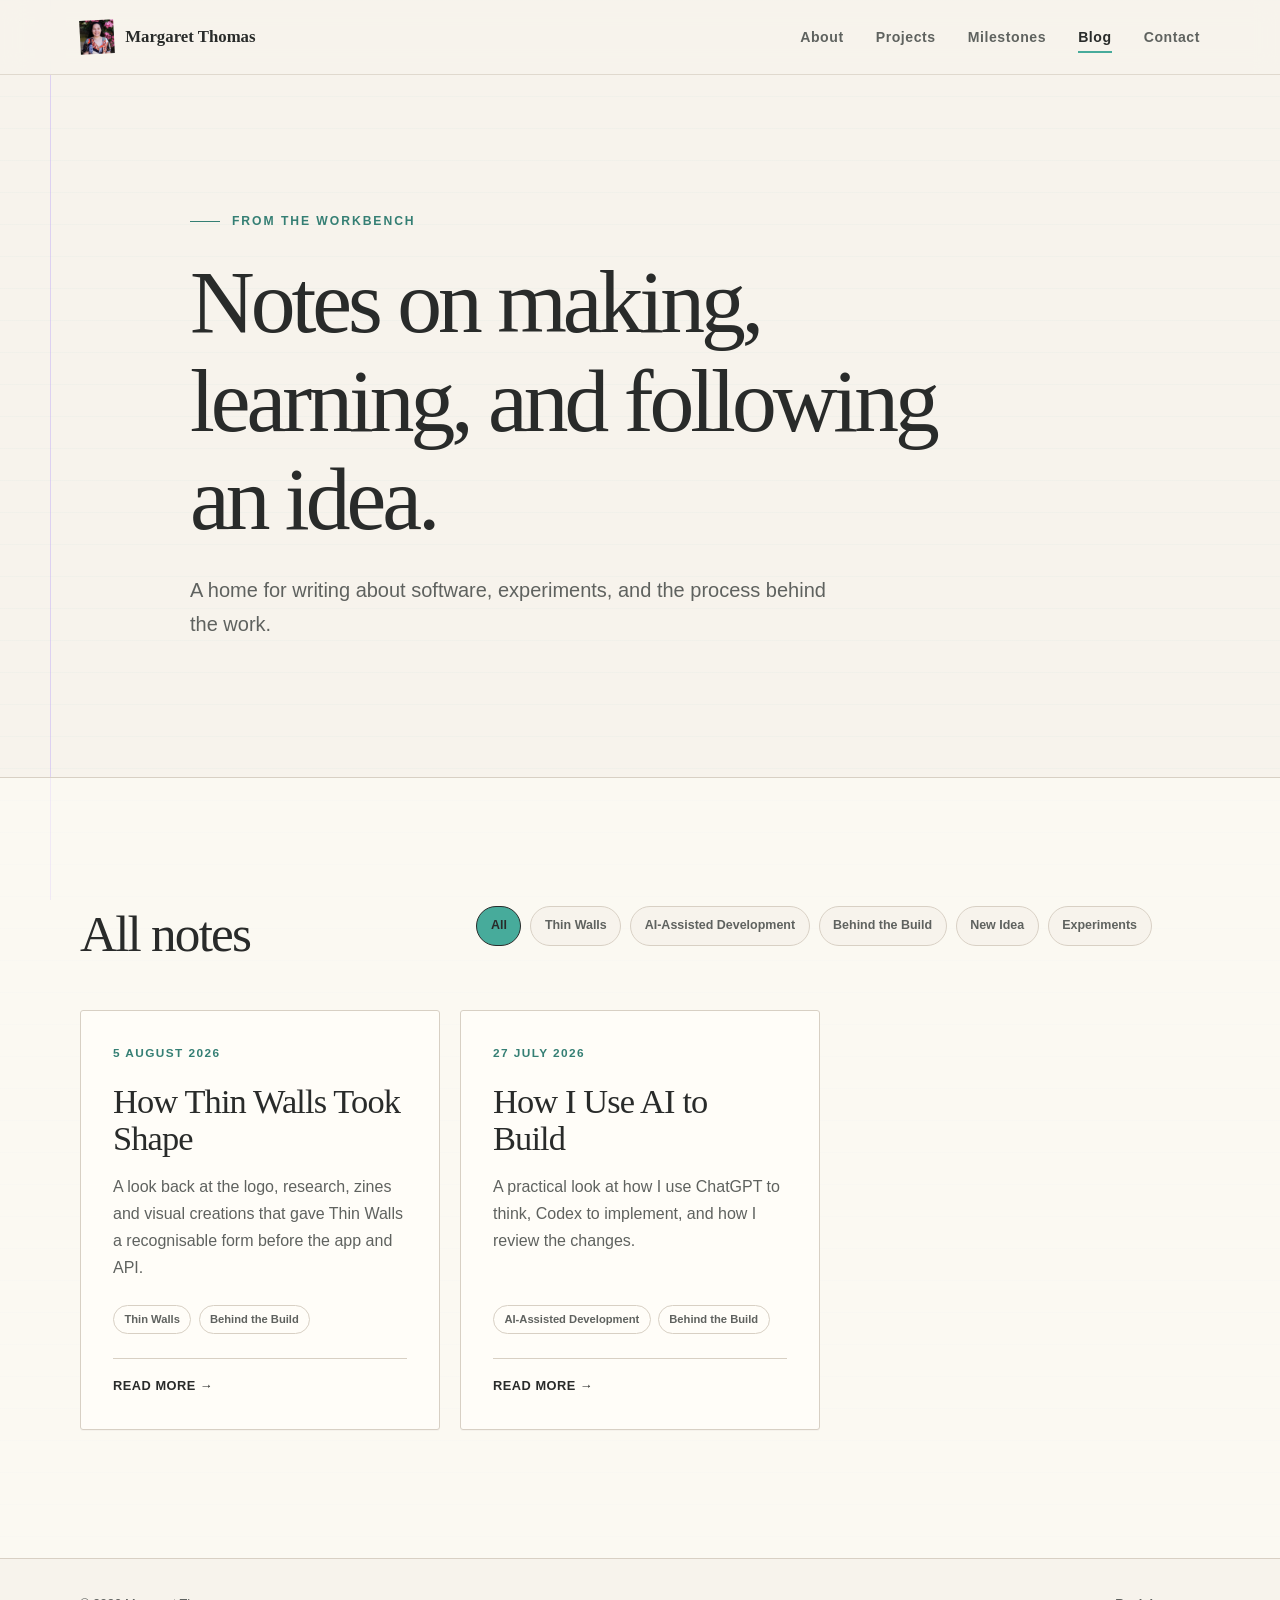
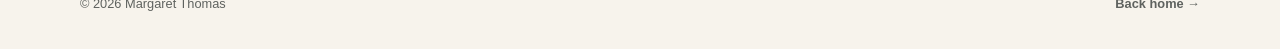
==== blog/index.html @ 28f69a15 "Update styles.css versioning reference in blog/index.html" ====
<!doctype html>
<html lang="en">
  <head>
    <meta charset="utf-8">
    <meta name="viewport" content="width=device-width, initial-scale=1">
    <meta name="theme-color" content="#f7f3ec">

    <title>Blog | Margaret Thomas</title>
    <meta
      name="description"
      content="Notes from Margaret Thomas on software, experiments, and the process behind the work."
    >
    <link rel="canonical" href="https://www.margaretthomas.tech/blog/">

    <meta property="og:type" content="website">
    <meta property="og:url" content="https://www.margaretthomas.tech/blog/">
    <meta property="og:title" content="Blog | Margaret Thomas">
    <meta
      property="og:description"
      content="Notes from Margaret Thomas on software, experiments, and the process behind the work."
    >
    <meta property="og:image" content="https://www.margaretthomas.tech/assets/portfolio-banner.png">

    <meta name="twitter:card" content="summary_large_image">
    <meta name="twitter:title" content="Blog | Margaret Thomas">
    <meta
      name="twitter:description"
      content="Notes from Margaret Thomas on software, experiments, and the process behind the work."
    >
    <meta name="twitter:image" content="https://www.margaretthomas.tech/assets/portfolio-banner.png">

    <link rel="icon" href="../assets/favicon.ico" type="image/x-icon">
    <link rel="stylesheet" href="../styles.css?v=20260805-1">
    <script src="../script.js?v=20260723-1" defer></script>
  </head>

  <body>
    <a class="skip-link" href="#main-content">Skip to content</a>

    <header class="site-header">
      <nav class="site-nav shell" aria-label="Primary navigation">
        <a class="wordmark" href="../" aria-label="Margaret Thomas, home">
          <img src="../assets/favicon.ico" alt="" aria-hidden="true">
          Margaret Thomas
        </a>

        <button
          class="nav-toggle"
          type="button"
          aria-expanded="false"
          aria-controls="nav-links"
        >
          <span class="sr-only">Toggle navigation</span>
          <span aria-hidden="true"></span>
          <span aria-hidden="true"></span>
        </button>

        <ul class="nav-links" id="nav-links">
          <li><a href="../#about">About</a></li>
          <li><a href="../#projects">Projects</a></li>
          <li><a href="../#milestones">Milestones</a></li>
          <li><a href="./" aria-current="page">Blog</a></li>
          <li><a href="../#contact">Contact</a></li>
        </ul>
      </nav>
    </header>

    <main id="main-content">
      <header class="blog-hero shell">
        <p class="eyebrow">From the workbench</p>
        <h1>Notes on making, learning, and following an idea.</h1>
        <p>
          A home for writing about software, experiments, and the process
          behind the work.
        </p>
      </header>

      <section class="section blog-listing" aria-labelledby="blog-list-title">
        <div class="shell">
          <div class="blog-list-heading">
            <h2 id="blog-list-title">All notes</h2>

            <div
              class="tag-filters"
              role="group"
              aria-label="Filter blog posts by tag"
            >
              <button
                class="tag-filter is-active"
                type="button"
                data-filter="all"
                aria-pressed="true"
              >
                All
              </button>
              <button
                class="tag-filter"
                type="button"
                data-filter="Thin Walls"
                aria-pressed="false"
              >
                Thin Walls
              </button>
              <button
                class="tag-filter"
                type="button"
                data-filter="AI-Assisted Development"
                aria-pressed="false"
              >
                AI-Assisted Development
              </button>
              <button
                class="tag-filter"
                type="button"
                data-filter="Behind the Build"
                aria-pressed="false"
              >
                Behind the Build
              </button>
              <button
                class="tag-filter"
                type="button"
                data-filter="New Idea"
                aria-pressed="false"
              >
                New Idea
              </button>
              <button
                class="tag-filter"
                type="button"
                data-filter="Experiments"
                aria-pressed="false"
              >
                Experiments
              </button>
            </div>
          </div>

          <div class="blog-grid" data-blog-grid>
            <article
              class="blog-card"
              data-tags="Thin Walls|Behind the Build"
            >
              <time datetime="2026-08-05">5 August 2026</time>
              <h3>How Thin Walls Took Shape</h3>
              <p>
                A look back at the logo, research, zines and visual creations
                that gave Thin Walls a recognisable form before the app and API.
              </p>
              <ul class="tag-list" aria-label="Tags">
                <li>Thin Walls</li>
                <li>Behind the Build</li>
              </ul>
              <a
                class="blog-card-link"
                href="posts/how-thin-walls-took-shape.html"
              >
                Read more <span aria-hidden="true">→</span>
              </a>
            </article>

            <article
              class="blog-card"
              data-tags="AI-Assisted Development|Behind the Build"
            >
              <time datetime="2026-07-27">27 July 2026</time>
              <h3>How I Use AI to Build</h3>
              <p>
                A practical look at how I use ChatGPT to think, Codex to
                implement, and how I review the changes.
              </p>
              <ul class="tag-list" aria-label="Tags">
                <li>AI-Assisted Development</li>
                <li>Behind the Build</li>
              </ul>
              <a
                class="blog-card-link"
                href="posts/how-i-use-ai-to-build.html"
              >
                Read more <span aria-hidden="true">→</span>
              </a>
            </article>
          </div>

          <p
            class="blog-empty"
            data-blog-empty
            role="status"
            aria-live="polite"
            hidden
          >
            The workbench is quiet for now. Notes will appear here when they
            are ready.
          </p>
        </div>
      </section>
    </main>

    <footer class="site-footer">
      <div class="shell footer-inner">
        <p>&copy; <span id="current-year">2026</span> Margaret Thomas</p>
        <a href="../">Back home <span aria-hidden="true">→</span></a>
      </div>
    </footer>
  </body>
</html>
---- styles.css ----
:root {
  --paper: #f7f3ec;
  --paper-deep: #eee8df;
  --ink: #292b2a;
  --ink-soft: #5f625f;
  --line: #d8d0c4;
  --teal: #47ab9b;
  --green: #67cc58;
  --blue: #92b7cb;
  --lilac: #d0c4fd;
  --violet: #bcabfd;
  --purple: #ab92fd;
  --white: #fffdf8;
  --shadow: 0 18px 50px rgb(57 49 42 / 8%);
  --shell: min(1120px, calc(100% - 40px));
}

*,
*::before,
*::after {
  box-sizing: border-box;
}

html {
  scroll-behavior: smooth;
  scroll-padding-top: 88px;
}

body {
  margin: 0;
  color: var(--ink);
  background:
    linear-gradient(rgb(71 171 155 / 3%) 1px, transparent 1px) 0 0 / 100% 32px,
    var(--paper);
  font-family:
    Inter, ui-sans-serif, -apple-system, BlinkMacSystemFont, "Segoe UI",
    sans-serif;
  font-size: 1rem;
  line-height: 1.7;
  -webkit-font-smoothing: antialiased;
}

body::before {
  position: fixed;
  z-index: -1;
  top: 0;
  bottom: 0;
  left: max(24px, calc((100vw - 1120px) / 2 - 30px));
  width: 1px;
  content: "";
  background: rgb(171 146 253 / 35%);
}

a {
  color: inherit;
  text-decoration-thickness: 1px;
  text-underline-offset: 0.25em;
}

a:hover {
  text-decoration-color: var(--teal);
}

button,
a {
  -webkit-tap-highlight-color: transparent;
}

:focus-visible {
  outline: 3px solid var(--purple);
  outline-offset: 4px;
}

::selection {
  color: var(--ink);
  background: var(--lilac);
}

.shell {
  width: var(--shell);
  margin-inline: auto;
}

.sr-only {
  position: absolute;
  width: 1px;
  height: 1px;
  padding: 0;
  overflow: hidden;
  clip: rect(0, 0, 0, 0);
  white-space: nowrap;
  border: 0;
}

.skip-link {
  position: fixed;
  z-index: 100;
  top: 12px;
  left: 12px;
  padding: 0.6rem 1rem;
  transform: translateY(-150%);
  border: 1px solid var(--ink);
  border-radius: 100px;
  background: var(--white);
  font-weight: 700;
}

.skip-link:focus {
  transform: translateY(0);
}

.site-header {
  position: sticky;
  z-index: 20;
  top: 0;
  border-bottom: 1px solid rgb(216 208 196 / 75%);
  background: rgb(247 243 236 / 92%);
  backdrop-filter: blur(12px);
}

.site-nav,
.footer-inner {
  display: flex;
  align-items: center;
  justify-content: space-between;
}

.site-nav {
  min-height: 74px;
}

.wordmark {
  display: inline-flex;
  gap: 0.7rem;
  align-items: center;
  font-family: Georgia, "Times New Roman", serif;
  font-size: 1.05rem;
  font-weight: 700;
  text-decoration: none;
}

.wordmark img {
  display: block;
  width: 34px;
  height: 34px;
  transform: rotate(-3deg);
  object-fit: contain;
}

.nav-links {
  display: flex;
  gap: 2rem;
  align-items: center;
  margin: 0;
  padding: 0;
  list-style: none;
}

.nav-links a {
  position: relative;
  color: var(--ink-soft);
  font-size: 0.88rem;
  font-weight: 650;
  letter-spacing: 0.04em;
  text-decoration: none;
}

.nav-links a::after {
  position: absolute;
  right: 0;
  bottom: -0.45rem;
  left: 0;
  height: 2px;
  content: "";
  transform: scaleX(0);
  transform-origin: left;
  background: var(--teal);
  transition: transform 180ms ease;
}

.nav-links a:hover,
.nav-links a[aria-current] {
  color: var(--ink);
}

.nav-links a:hover::after,
.nav-links a[aria-current]::after {
  transform: scaleX(1);
}

.nav-toggle {
  display: none;
  width: 42px;
  height: 42px;
  padding: 10px;
  border: 1px solid var(--line);
  border-radius: 50%;
  background: transparent;
}

.nav-toggle span:not(.sr-only) {
  display: block;
  width: 100%;
  height: 1px;
  margin: 5px 0;
  background: var(--ink);
  transition: transform 180ms ease;
}

.hero {
  display: grid;
  grid-template-columns: minmax(0, 1fr) 290px;
  gap: clamp(3rem, 8vw, 7rem);
  align-items: center;
  min-height: calc(100vh - 74px);
  min-height: calc(100svh - 74px);
  padding-block: clamp(5rem, 10vw, 8rem);
}

.hero-copy {
  max-width: 760px;
}

.eyebrow,
.section-number,
.project-index {
  margin: 0;
  color: var(--ink-soft);
  font-size: 0.76rem;
  font-weight: 750;
  letter-spacing: 0.16em;
  text-transform: uppercase;
}

.eyebrow {
  display: flex;
  gap: 0.75rem;
  align-items: center;
  color: #357f74;
}

.eyebrow::before {
  width: 30px;
  height: 1px;
  content: "";
  background: currentColor;
}

h1,
h2,
h3,
p {
  margin-top: 0;
}

h1,
h2,
h3 {
  font-family: Georgia, "Times New Roman", serif;
  font-weight: 500;
  line-height: 1.1;
}

h1 {
  max-width: 820px;
  margin-block: 1.35rem 1.75rem;
  font-size: clamp(2.9rem, 6vw, 5.4rem);
  letter-spacing: -0.045em;
}

.highlight {
  padding-inline: 0.02em;
  background:
    linear-gradient(
      transparent 58%,
      var(--lilac) 58% 86%,
      transparent 86%
    );
  box-decoration-break: clone;
  -webkit-box-decoration-break: clone;
  display: inline;
}

.hero-intro {
  max-width: 650px;
  margin-bottom: 2.2rem;
  color: var(--ink-soft);
  font-size: clamp(1.05rem, 2vw, 1.25rem);
}

.hero-actions,
.project-links,
.social-links {
  display: flex;
  flex-wrap: wrap;
  gap: 0.8rem;
}

.button {
  display: inline-flex;
  min-height: 46px;
  padding: 0.65rem 1.25rem;
  align-items: center;
  justify-content: center;
  border: 1px solid var(--ink);
  border-radius: 100px;
  font-size: 0.9rem;
  font-weight: 700;
  text-decoration: none;
  transition:
    transform 180ms ease,
    box-shadow 180ms ease,
    background-color 180ms ease;
}

.button:hover {
  transform: translateY(-2px);
  box-shadow: 4px 4px 0 var(--ink);
}

.button-primary {
  background: var(--teal);
}

.button-secondary {
  background: var(--white);
}

.margin-note {
  position: relative;
  max-width: 290px;
  padding: 2.6rem 2rem 1.8rem;
  transform: rotate(1.5deg);
  border: 1px solid #bbae96;
  background: #fff9d9;
  box-shadow: var(--shadow);
}

.margin-note::after {
  position: absolute;
  right: -8px;
  bottom: -8px;
  width: 44px;
  height: 44px;
  content: "";
  border-right: 1px solid #bbae96;
  border-bottom: 1px solid #bbae96;
}

.margin-note p {
  margin-bottom: 1.2rem;
  font-family: Georgia, "Times New Roman", serif;
  font-size: 1.08rem;
  line-height: 1.6;
}

.note-pin {
  position: absolute;
  top: 15px;
  left: 50%;
  width: 9px;
  height: 9px;
  transform: translateX(-50%);
  border-radius: 50%;
  background: var(--purple);
  box-shadow: 0 2px 3px rgb(41 43 42 / 28%);
}

.note-project {
  display: inline-flex;
  gap: 0.25rem;
  align-items: center;
  margin-bottom: 0.75rem;
  color: var(--ink-soft);
  font-size: 0.72rem;
  font-weight: 700;
  letter-spacing: 0.08em;
  text-decoration: none;
  text-transform: uppercase;
}

.note-project:hover {
  color: var(--ink);
  text-decoration: underline;
  text-decoration-color: var(--teal);
}

.note-signoff {
  display: block;
  color: var(--ink-soft);
  font-size: 0.72rem;
  font-weight: 700;
  letter-spacing: 0.08em;
  text-transform: uppercase;
}

.section {
  padding-block: clamp(5rem, 10vw, 8rem);
  border-top: 1px solid var(--line);
}

.section-grid {
  display: grid;
  grid-template-columns: minmax(170px, 0.65fr) minmax(0, 1.6fr);
  gap: clamp(2.5rem, 8vw, 8rem);
}

.section-heading h2 {
  margin: 0.6rem 0 0;
  font-size: clamp(2.7rem, 5vw, 4.5rem);
  letter-spacing: -0.035em;
}

.section-number {
  color: #357f74;
}

.about {
  background: rgb(255 253 248 / 55%);
}

.about-copy {
  max-width: 720px;
}

.about-copy p {
  color: var(--ink-soft);
}

.about-copy .lead {
  color: var(--ink);
  font-family: Georgia, "Times New Roman", serif;
  font-size: clamp(1.45rem, 3vw, 2.05rem);
  line-height: 1.4;
}

.interest-list,
.tag-list,
.social-links {
  margin: 2.25rem 0 0;
  padding: 0;
  list-style: none;
}

.interest-list {
  display: flex;
  flex-wrap: wrap;
  gap: 0.65rem;
}

.interest-list li,
.tag-list li {
  border: 1px solid var(--line);
  border-radius: 100px;
  background: var(--paper);
  color: var(--ink-soft);
  font-size: 0.78rem;
  font-weight: 650;
}

.interest-list li {
  padding: 0.42rem 0.8rem;
}

.section-intro {
  align-items: end;
  margin-bottom: 3.5rem;
}

.section-description {
  max-width: 620px;
  margin: 0;
  color: var(--ink-soft);
  font-size: 1.08rem;
}

.project-grid {
  display: grid;
  grid-template-columns: repeat(2, minmax(0, 1fr));
  gap: 1.25rem;
}

.project-card {
  position: relative;
  display: flex;
  min-height: 390px;
  padding: clamp(1.5rem, 4vw, 2.4rem);
  overflow: hidden;
  flex-direction: column;
  border: 1px solid var(--line);
  border-radius: 3px;
  background: var(--white);
  box-shadow: 0 1px 0 rgb(41 43 42 / 3%);
  transition:
    transform 180ms ease,
    border-color 180ms ease,
    box-shadow 180ms ease;
}

.project-card::before {
  position: absolute;
  top: 0;
  right: 0;
  left: 0;
  height: 4px;
  content: "";
  background: linear-gradient(
    90deg,
    var(--teal),
    var(--blue),
    var(--lilac),
    var(--purple)
  );
  opacity: 0;
  transition: opacity 180ms ease;
}

.project-card:hover {
  transform: translateY(-4px) rotate(-0.15deg);
  border-color: #bdb3a6;
  box-shadow: var(--shadow);
}

.project-card:hover::before {
  opacity: 1;
}

.project-topline {
  display: flex;
  align-items: center;
  justify-content: space-between;
}

.project-mark {
  display: grid;
  width: 42px;
  height: 42px;
  place-items: center;
  transform: rotate(4deg);
  border-radius: 47% 53% 45% 55%;
  color: var(--ink);
  font-family: Georgia, "Times New Roman", serif;
  font-size: 1.25rem;
}

.mark-line {
  background: var(--line);
}

.mark-green {
  background: var(--green);
}

.mark-teal {
  background: var(--teal);
}

.mark-blue {
  background: var(--blue);
}

.mark-lilac {
  background: var(--lilac);
}

.mark-purple {
  background: var(--purple);
}

.project-card h3 {
  margin: 2rem 0 1rem;
  font-size: clamp(1.8rem, 3vw, 2.45rem);
  letter-spacing: -0.025em;
}

.project-card > p {
  margin-bottom: 1.5rem;
  color: var(--ink-soft);
}

.tag-list {
  display: flex;
  flex-wrap: wrap;
  gap: 0.45rem;
  margin: auto 0 1.75rem;
}

.tag-list li {
  padding: 0.25rem 0.65rem;
  background: transparent;
  font-size: 0.7rem;
}

.project-links {
  padding-top: 1.1rem;
  border-top: 1px solid var(--line);
}

.project-links a,
.social-links a {
  font-size: 0.82rem;
  font-weight: 750;
  letter-spacing: 0.04em;
  text-decoration: none;
  text-transform: uppercase;
}

.project-links a {
  margin-right: 0.8rem;
}

.milestones {
  background: rgb(255 253 248 / 55%);
}

.milestone-list {
  display: grid;
  gap: 1rem;
}

.milestone-item {
  display: grid;
  grid-template-columns: minmax(180px, 0.48fr) minmax(0, 1fr);
  gap: clamp(1.25rem, 4vw, 2.2rem);
  align-items: stretch;
  padding: clamp(1rem, 3vw, 1.35rem);
  border: 1px solid var(--line);
  border-radius: 3px;
  background: var(--white);
  box-shadow: 0 1px 0 rgb(41 43 42 / 3%);
}

.milestone-media {
  display: grid;
  min-height: 180px;
  overflow: hidden;
  place-items: center;
  border: 1px solid rgb(216 208 196 / 85%);
  border-radius: 2px;
  background: var(--paper);
  text-decoration: none;
}

.milestone-media img {
  width: 100%;
  height: 100%;
  object-fit: cover;
}

.milestone-media-logo img {
  width: min(74%, 190px);
  height: auto;
  object-fit: contain;
}

.milestone-media-stack {
  grid-template-columns: repeat(3, minmax(0, 1fr));
  gap: 0.45rem;
  padding: 0.45rem;
}

.milestone-media-stack a {
  display: block;
  height: 100%;
  min-height: 160px;
  overflow: hidden;
  border-radius: 2px;
}

.milestone-copy {
  display: flex;
  flex-direction: column;
  justify-content: center;
  padding-block: 0.35rem;
}

.milestone-date {
  margin-bottom: 0.65rem;
  color: #357f74;
  font-size: 0.76rem;
  font-weight: 750;
  letter-spacing: 0.14em;
  text-transform: uppercase;
}

.milestone-copy h3 {
  margin-bottom: 0.8rem;
  font-size: clamp(1.55rem, 3vw, 2.25rem);
  letter-spacing: -0.025em;
}

.milestone-copy p:last-child {
  max-width: 700px;
  margin-bottom: 0;
  color: var(--ink-soft);
}

.contact {
  text-align: center;
  background:
    radial-gradient(circle at 15% 20%, rgb(71 171 155 / 15%), transparent 22%),
    radial-gradient(circle at 85% 80%, rgb(188 171 253 / 22%), transparent 25%),
    var(--paper-deep);
}

.workbench {
  padding-block: clamp(3.5rem, 7vw, 5rem);
  background: rgb(255 253 248 / 55%);
}

.workbench-inner {
  display: flex;
  gap: 2rem;
  align-items: end;
  justify-content: space-between;
}

.workbench h2 {
  margin: 0.75rem 0 0;
  font-size: clamp(2.25rem, 5vw, 3.8rem);
  letter-spacing: -0.035em;
}

.workbench-link {
  flex: none;
  padding-bottom: 0.35rem;
  color: var(--ink);
  font-size: 0.88rem;
  font-weight: 750;
  letter-spacing: 0.04em;
  text-decoration: none;
  text-transform: uppercase;
}

.workbench-link:hover {
  text-decoration: underline;
  text-decoration-color: var(--teal);
}

.contact-inner {
  max-width: 820px;
}

.contact h2 {
  margin: 0.8rem 0 1.25rem;
  font-size: clamp(2.8rem, 7vw, 5.7rem);
  letter-spacing: -0.05em;
}

.contact p:not(.section-number) {
  max-width: 580px;
  margin: 0 auto 2rem;
  color: var(--ink-soft);
  font-size: 1.1rem;
}

.email-link {
  display: inline-block;
  max-width: 100%;
  overflow-wrap: anywhere;
  color: var(--ink);
  font-family: Georgia, "Times New Roman", serif;
  font-size: clamp(1.1rem, 3vw, 1.65rem);
  text-decoration-color: var(--teal);
}

.social-links {
  justify-content: center;
  margin-top: 2.2rem;
}

.social-links a {
  display: inline-block;
  padding: 0.45rem 0.8rem;
}

.site-footer {
  border-top: 1px solid var(--line);
  background: var(--paper);
}

.footer-inner {
  min-height: 90px;
  color: var(--ink-soft);
  font-size: 0.8rem;
}

.footer-inner p {
  margin: 0;
}

.footer-inner a {
  font-weight: 700;
  text-decoration: none;
}

.blog-hero {
  max-width: 900px;
  padding-block: clamp(5rem, 11vw, 8.5rem);
}

.blog-hero h1 {
  margin-bottom: 1.5rem;
  font-size: clamp(2.8rem, 7vw, 5.6rem);
}

.blog-hero > p:last-child {
  max-width: 650px;
  margin-bottom: 0;
  color: var(--ink-soft);
  font-size: clamp(1.05rem, 2vw, 1.25rem);
}

.blog-listing {
  min-height: 52vh;
  background: rgb(255 253 248 / 55%);
}

.blog-list-heading {
  display: grid;
  grid-template-columns: minmax(170px, 0.65fr) minmax(0, 1.6fr);
  gap: clamp(2.5rem, 8vw, 8rem);
  align-items: start;
  margin-bottom: 3rem;
}

.blog-list-heading h2 {
  margin: 0;
  font-size: clamp(2.25rem, 4vw, 3.5rem);
  letter-spacing: -0.035em;
}

.tag-filters {
  display: flex;
  flex-wrap: wrap;
  gap: 0.55rem;
}

.tag-filter {
  min-height: 40px;
  padding: 0.45rem 0.85rem;
  cursor: pointer;
  border: 1px solid var(--line);
  border-radius: 100px;
  background: var(--paper);
  color: var(--ink-soft);
  font: inherit;
  font-size: 0.78rem;
  font-weight: 650;
  transition:
    border-color 180ms ease,
    background-color 180ms ease,
    color 180ms ease;
}

.tag-filter:hover {
  border-color: var(--ink-soft);
  color: var(--ink);
}

.tag-filter.is-active {
  border-color: var(--ink);
  background: var(--teal);
  color: var(--ink);
}

.blog-grid {
  display: grid;
  grid-template-columns: repeat(3, minmax(0, 1fr));
  gap: 1.25rem;
}

.blog-card {
  display: flex;
  min-height: 360px;
  padding: clamp(1.4rem, 3vw, 2rem);
  flex-direction: column;
  border: 1px solid var(--line);
  border-radius: 3px;
  background: var(--white);
  box-shadow: 0 1px 0 rgb(41 43 42 / 3%);
  transition:
    transform 180ms ease,
    border-color 180ms ease,
    box-shadow 180ms ease;
}

.blog-card:hover {
  transform: translateY(-4px);
  border-color: #bdb3a6;
  box-shadow: var(--shadow);
}

.blog-card[hidden] {
  display: none;
}

.blog-card time {
  color: #357f74;
  font-size: 0.74rem;
  font-weight: 750;
  letter-spacing: 0.12em;
  text-transform: uppercase;
}

.blog-card h2,
.blog-card h3 {
  margin: 1.2rem 0 0.9rem;
  font-size: clamp(1.65rem, 3vw, 2.15rem);
  letter-spacing: -0.025em;
}

.blog-card > p {
  margin-bottom: 1.5rem;
  color: var(--ink-soft);
}

.blog-card .tag-list {
  margin: auto 0 1.5rem;
}

.blog-card-link {
  padding-top: 1rem;
  border-top: 1px solid var(--line);
  font-size: 0.8rem;
  font-weight: 750;
  letter-spacing: 0.04em;
  text-decoration: none;
  text-transform: uppercase;
}

.blog-empty {
  max-width: 640px;
  margin: 0;
  padding: clamp(2rem, 5vw, 3.5rem);
  border: 1px dashed #bdb3a6;
  background: var(--paper);
  color: var(--ink-soft);
  font-family: Georgia, "Times New Roman", serif;
  font-size: clamp(1.25rem, 3vw, 1.65rem);
  line-height: 1.5;
}

.blog-empty[hidden] {
  display: none;
}

.blog-post {
  width: min(760px, calc(100% - 40px));
  margin-inline: auto;
  padding-block: clamp(4rem, 9vw, 7rem);
}

.back-to-blog {
  display: inline-block;
  margin-bottom: 3.5rem;
  color: var(--ink-soft);
  font-size: 0.8rem;
  font-weight: 750;
  letter-spacing: 0.04em;
  text-decoration: none;
  text-transform: uppercase;
}

.post-header {
  margin-bottom: clamp(3rem, 7vw, 5rem);
  padding-bottom: 2rem;
  border-bottom: 1px solid var(--line);
}

.post-header h1 {
  margin-bottom: 1.5rem;
  font-size: clamp(2.7rem, 7vw, 5rem);
}

.post-meta {
  color: var(--ink-soft);
  font-size: 0.85rem;
}

.post-header .tag-list {
  margin: 1.5rem 0 0;
}

.post-content {
  color: var(--ink-soft);
  font-family: Georgia, "Times New Roman", serif;
  font-size: clamp(1.08rem, 2vw, 1.2rem);
  line-height: 1.85;
}

.post-content h2,
.post-content h3 {
  scroll-margin-top: 100px;
  color: var(--ink);
  letter-spacing: -0.025em;
}

.post-content h2 {
  margin: 2.5em 0 0.75em;
  font-size: clamp(2rem, 4vw, 2.7rem);
}

.post-content h3 {
  margin: 2em 0 0.65em;
  font-size: clamp(1.5rem, 3vw, 2rem);
}

.post-content p,
.post-content ul,
.post-content ol,
.post-content blockquote,
.post-content figure {
  margin-block: 0 1.5em;
}

.post-content ul,
.post-content ol {
  padding-left: 1.4em;
}

.post-content li + li {
  margin-top: 0.45em;
}

.post-content blockquote {
  margin-inline: 0;
  padding: 0.5rem 0 0.5rem 1.5rem;
  border-left: 4px solid var(--teal);
  color: var(--ink);
  font-size: 1.12em;
  font-style: italic;
}

.post-content img {
  display: block;
  width: 100%;
  height: auto;
  border: 1px solid var(--line);
}

.post-content .post-image-standard {
  height: clamp(280px, 55vw, 460px);
  background: var(--white);
  object-fit: contain;
}

.post-content figcaption {
  margin-top: 0.65rem;
  color: var(--ink-soft);
  font-family:
    Inter, ui-sans-serif, -apple-system, BlinkMacSystemFont, "Segoe UI",
    sans-serif;
  font-size: 0.78rem;
  line-height: 1.5;
  text-align: center;
}

.js .reveal {
  opacity: 0;
  transform: translateY(18px);
  transition:
    opacity 600ms ease,
    transform 600ms ease;
}

.js .reveal.is-visible {
  opacity: 1;
  transform: translateY(0);
}

@media (max-width: 800px) {
  :root {
    --shell: min(100% - 46px, 680px);
  }

  body::before {
    display: none;
  }

  .nav-toggle {
    display: block;
    cursor: pointer;
  }

  .nav-toggle[aria-expanded="true"] span:nth-child(2) {
    transform: translateY(3px) rotate(45deg);
  }

  .nav-toggle[aria-expanded="true"] span:nth-child(3) {
    transform: translateY(-3px) rotate(-45deg);
  }

  .nav-links {
    position: absolute;
    top: calc(100% + 1px);
    right: 0;
    left: 0;
    display: grid;
    gap: 0;
    visibility: hidden;
    padding: 0.6rem 20px 1rem;
    transform: translateY(-8px);
    border-bottom: 1px solid var(--line);
    background: var(--paper);
    opacity: 0;
    transition:
      opacity 180ms ease,
      transform 180ms ease,
      visibility 180ms ease;
  }

  .nav-links.is-open {
    visibility: visible;
    transform: translateY(0);
    opacity: 1;
  }

  .nav-links a {
    display: block;
    padding: 0.75rem 0;
  }

  .nav-links a::after {
    display: none;
  }

  .hero {
    grid-template-columns: 1fr;
    min-height: auto;
    padding-block: 5rem;
  }

  .margin-note {
    max-width: 340px;
    justify-self: end;
  }

  .section-grid {
    grid-template-columns: 1fr;
    gap: 2rem;
  }

  .section-intro {
    align-items: start;
  }

  .project-grid {
    grid-template-columns: 1fr;
  }

  .workbench-inner {
    align-items: flex-start;
    flex-direction: column;
  }

  .project-card {
    min-height: 360px;
  }

  .milestone-item {
    grid-template-columns: 1fr;
  }

  .milestone-media {
    min-height: 220px;
  }

  .blog-list-heading {
    grid-template-columns: 1fr;
    gap: 1.5rem;
  }

  .blog-grid {
    grid-template-columns: repeat(2, minmax(0, 1fr));
  }
}

@media (max-width: 480px) {
  h1 {
    font-size: clamp(2.55rem, 13vw, 3.7rem);
  }

  .wordmark {
    font-size: 0.95rem;
  }

  .hero-actions .button {
    width: 100%;
  }

  .margin-note {
    width: calc(100% - 8px);
  }

  .milestone-media-stack {
    grid-template-columns: 1fr;
  }

  .milestone-media-stack a {
    min-height: 150px;
  }

  .blog-grid {
    grid-template-columns: 1fr;
  }

  .blog-card {
    min-height: 330px;
  }

  .footer-inner {
    padding-block: 1.4rem;
    flex-direction: column;
    gap: 0.4rem;
    align-items: flex-start;
  }
}

@media (prefers-reduced-motion: reduce) {
  html {
    scroll-behavior: auto;
  }

  *,
  *::before,
  *::after {
    scroll-behavior: auto !important;
    transition-duration: 0.01ms !important;
    animation-duration: 0.01ms !important;
    animation-iteration-count: 1 !important;
  }

  .js .reveal {
    opacity: 1;
    transform: none;
  }
}
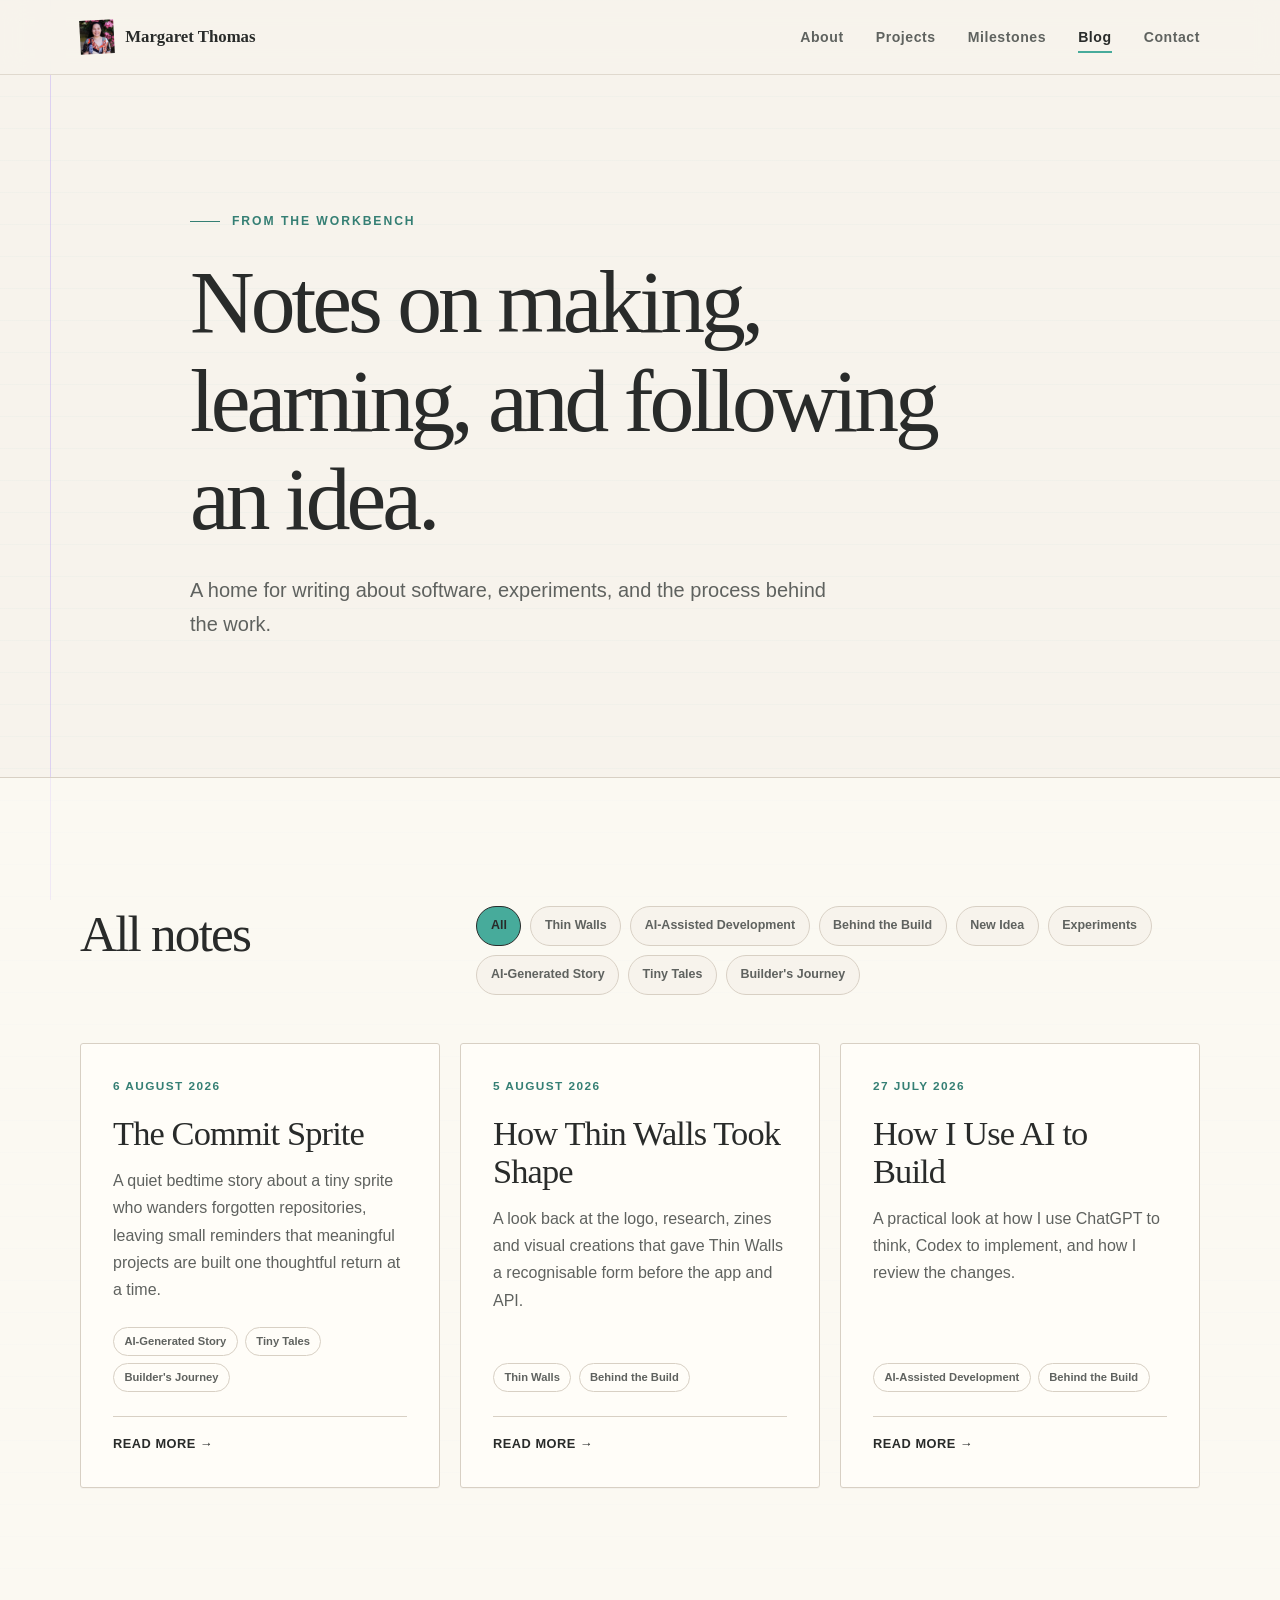
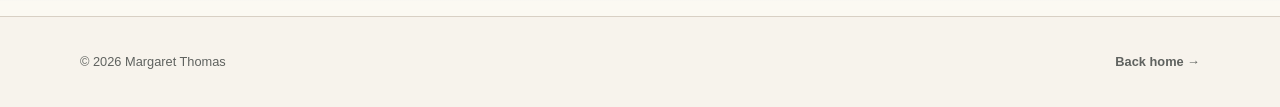
==== commit fca7f944: "Codex created "the-commit-sprite.html" and updated "blog/index.html" - Story text matches the Markdo" ====
--- a/blog/index.html
+++ b/blog/index.html
@@ -30,7 +30,7 @@
     <meta name="twitter:image" content="https://www.margaretthomas.tech/assets/portfolio-banner.png">
 
     <link rel="icon" href="../assets/favicon.ico" type="image/x-icon">
-    <link rel="stylesheet" href="../styles.css?v=20260805-1">
+    <link rel="stylesheet" href="../styles.css?v=20260805-3">
     <script src="../script.js?v=20260723-1" defer></script>
   </head>
 
@@ -133,10 +133,58 @@
               >
                 Experiments
               </button>
+              <button
+                class="tag-filter"
+                type="button"
+                data-filter="AI-Generated Story"
+                aria-pressed="false"
+              >
+                AI-Generated Story
+              </button>
+              <button
+                class="tag-filter"
+                type="button"
+                data-filter="Tiny Tales"
+                aria-pressed="false"
+              >
+                Tiny Tales
+              </button>
+              <button
+                class="tag-filter"
+                type="button"
+                data-filter="Builder's Journey"
+                aria-pressed="false"
+              >
+                Builder's Journey
+              </button>
             </div>
           </div>
 
           <div class="blog-grid" data-blog-grid>
+            <article
+              class="blog-card"
+              data-tags="AI-Generated Story|Tiny Tales|Builder's Journey"
+            >
+              <time datetime="2026-08-06">6 August 2026</time>
+              <h3>The Commit Sprite</h3>
+              <p>
+                A quiet bedtime story about a tiny sprite who wanders forgotten
+                repositories, leaving small reminders that meaningful projects
+                are built one thoughtful return at a time.
+              </p>
+              <ul class="tag-list" aria-label="Tags">
+                <li>AI-Generated Story</li>
+                <li>Tiny Tales</li>
+                <li>Builder's Journey</li>
+              </ul>
+              <a
+                class="blog-card-link"
+                href="posts/the-commit-sprite.html"
+              >
+                Read more <span aria-hidden="true">→</span>
+              </a>
+            </article>
+
             <article
               class="blog-card"
               data-tags="Thin Walls|Behind the Build"
--- a/styles.css
+++ b/styles.css
@@ -1043,6 +1043,20 @@
   height: clamp(280px, 55vw, 460px);
   background: var(--white);
   object-fit: contain;
+}
+
+.post-content .colour-code--cream {
+  padding: 0.15em 0.35em;
+  border-radius: 3px;
+  background-color: #e6c994;
+  color: #1e4a28;
+}
+
+.post-content .inline-code {
+  padding: 0.15em 0.35em;
+  border-radius: 3px;
+  background-color: #e5e5e3;
+  color: var(--ink);
 }
 
 .post-content figcaption {
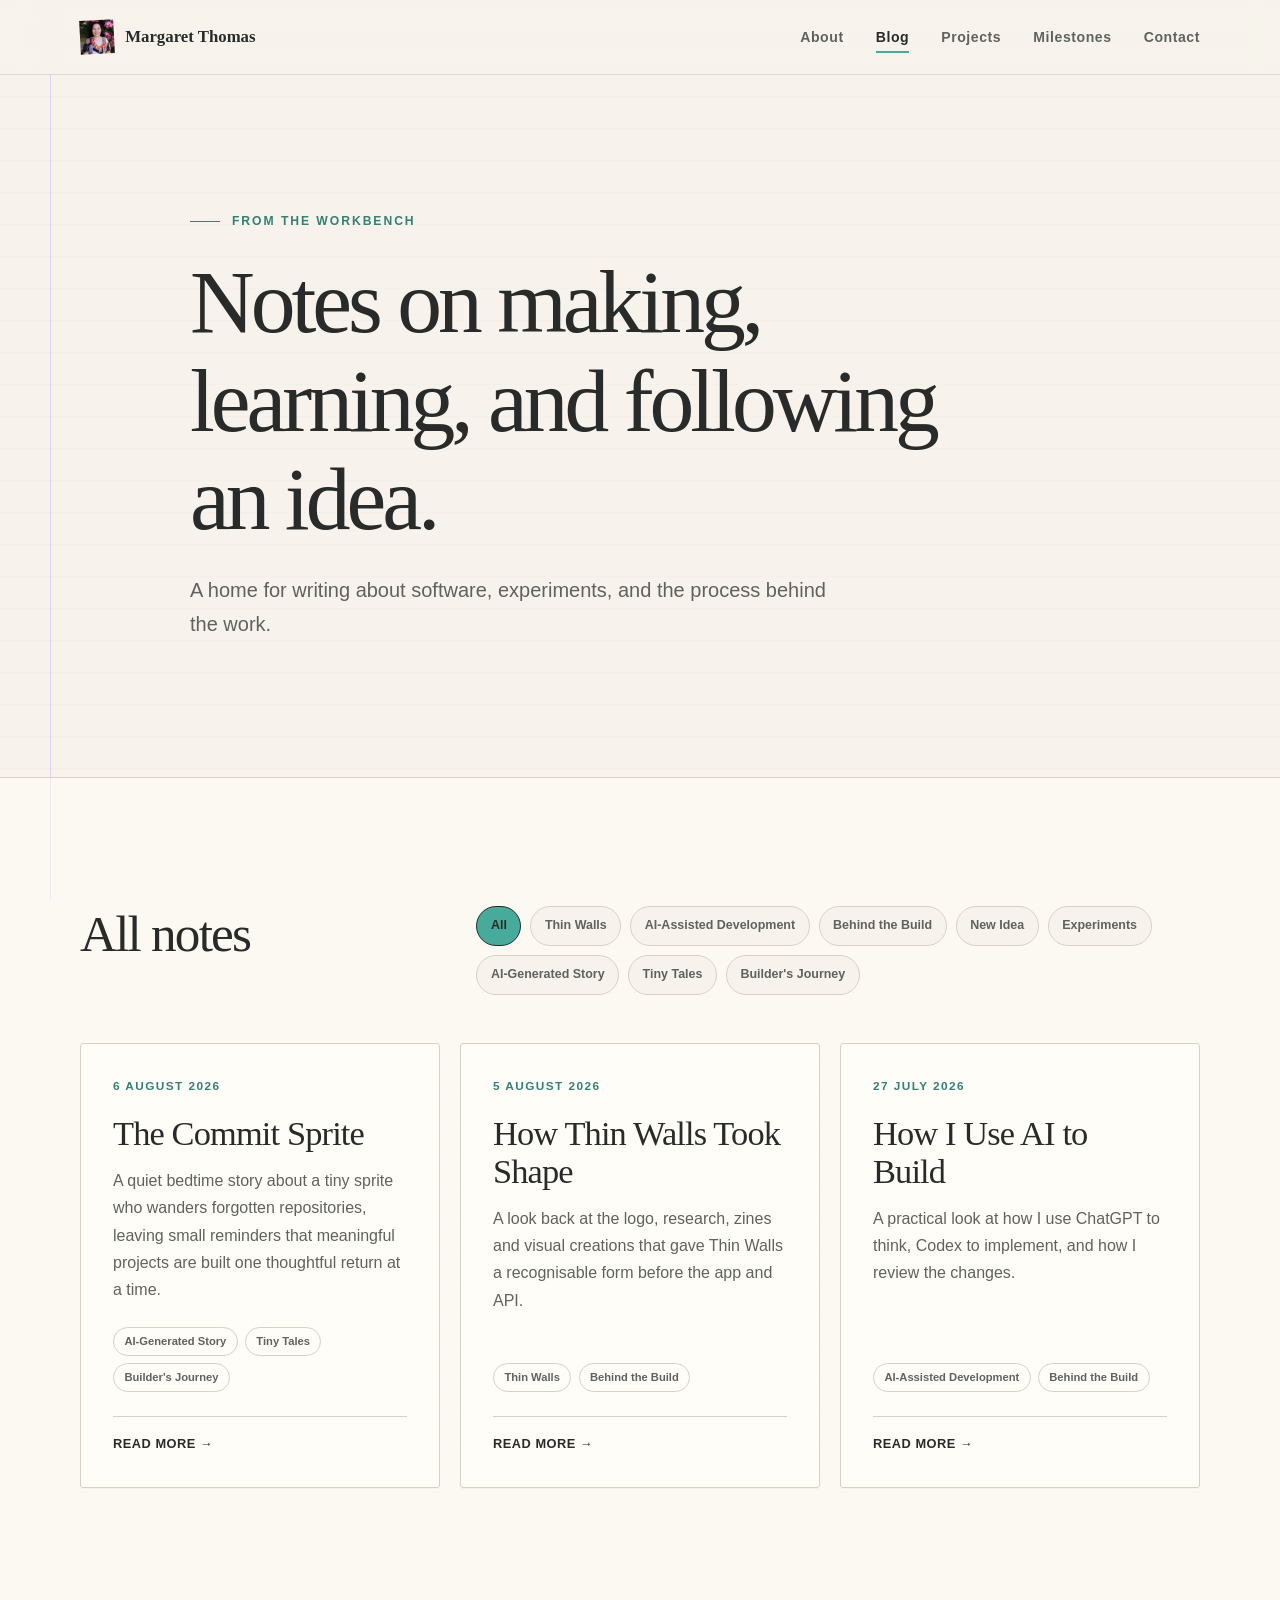
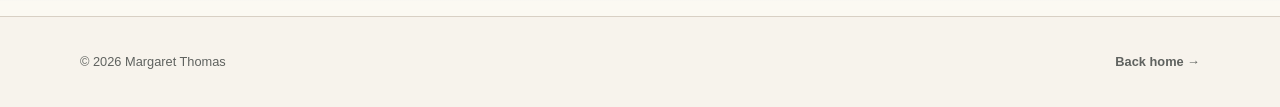
==== commit c9df753d: "Codex updated navigation order across all five HTML pages: About → Blog → Projects → Milestones → Co" ====
--- a/blog/index.html
+++ b/blog/index.html
@@ -57,9 +57,9 @@
 
         <ul class="nav-links" id="nav-links">
           <li><a href="../#about">About</a></li>
+          <li><a href="./" aria-current="page">Blog</a></li>
           <li><a href="../#projects">Projects</a></li>
           <li><a href="../#milestones">Milestones</a></li>
-          <li><a href="./" aria-current="page">Blog</a></li>
           <li><a href="../#contact">Contact</a></li>
         </ul>
       </nav>
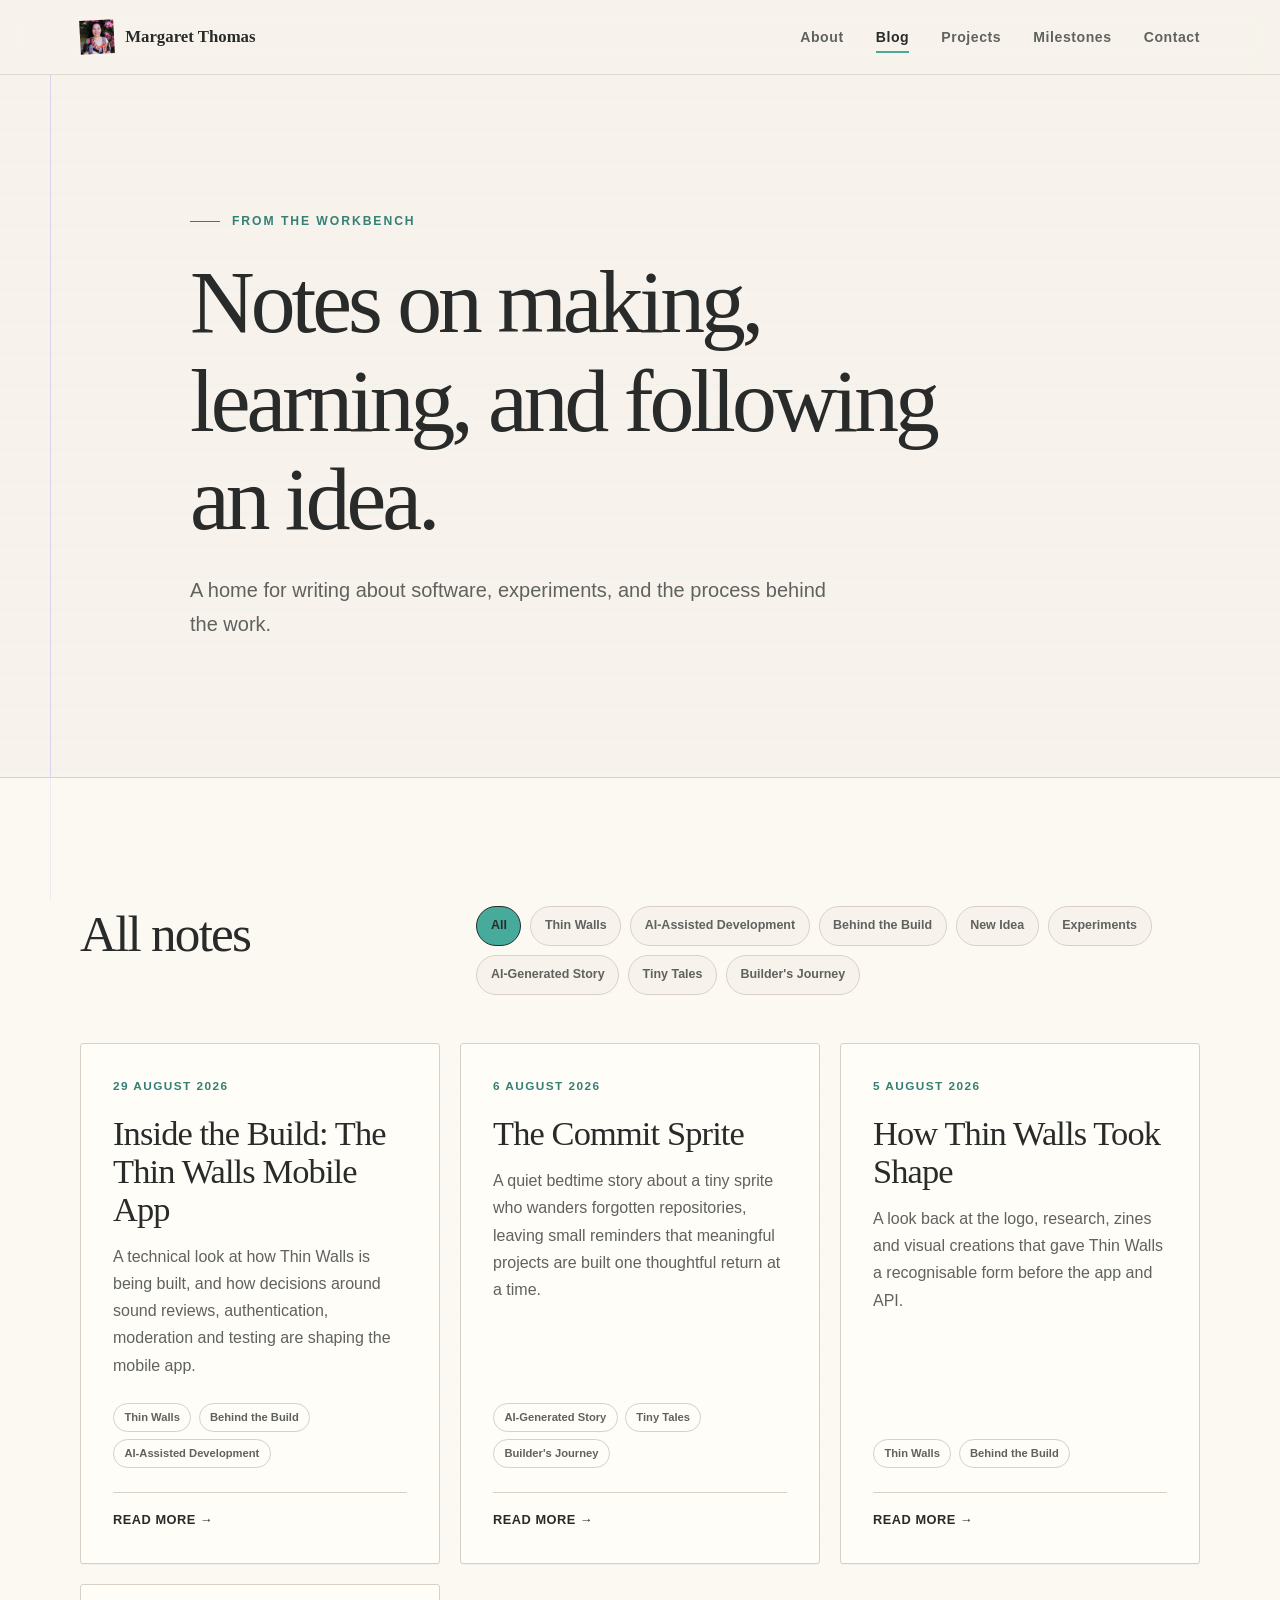
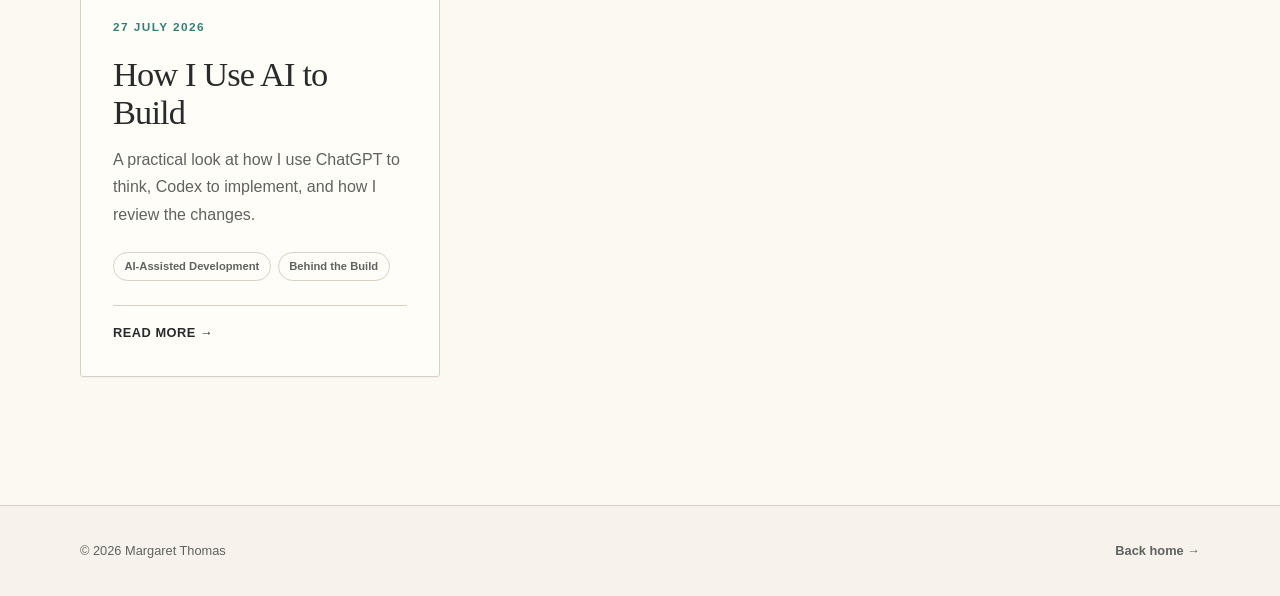
==== commit 72f4113d: "New blog page created for "Inside the Build: The Thin Walls Mobile App"" ====
--- a/blog/index.html
+++ b/blog/index.html
@@ -161,6 +161,30 @@
           </div>
 
           <div class="blog-grid" data-blog-grid>
+            <article
+              class="blog-card"
+              data-tags="Thin Walls|Behind the Build|AI-Assisted Development"
+            >
+              <time datetime="2026-08-29">29 August 2026</time>
+              <h3>Inside the Build: The Thin Walls Mobile App</h3>
+              <p>
+                A technical look at how Thin Walls is being built, and how
+                decisions around sound reviews, authentication, moderation and
+                testing are shaping the mobile app.
+              </p>
+              <ul class="tag-list" aria-label="Tags">
+                <li>Thin Walls</li>
+                <li>Behind the Build</li>
+                <li>AI-Assisted Development</li>
+              </ul>
+              <a
+                class="blog-card-link"
+                href="posts/technical-dive-thin-walls-mobile-app.html"
+              >
+                Read more <span aria-hidden="true">→</span>
+              </a>
+            </article>
+
             <article
               class="blog-card"
               data-tags="AI-Generated Story|Tiny Tales|Builder's Journey"
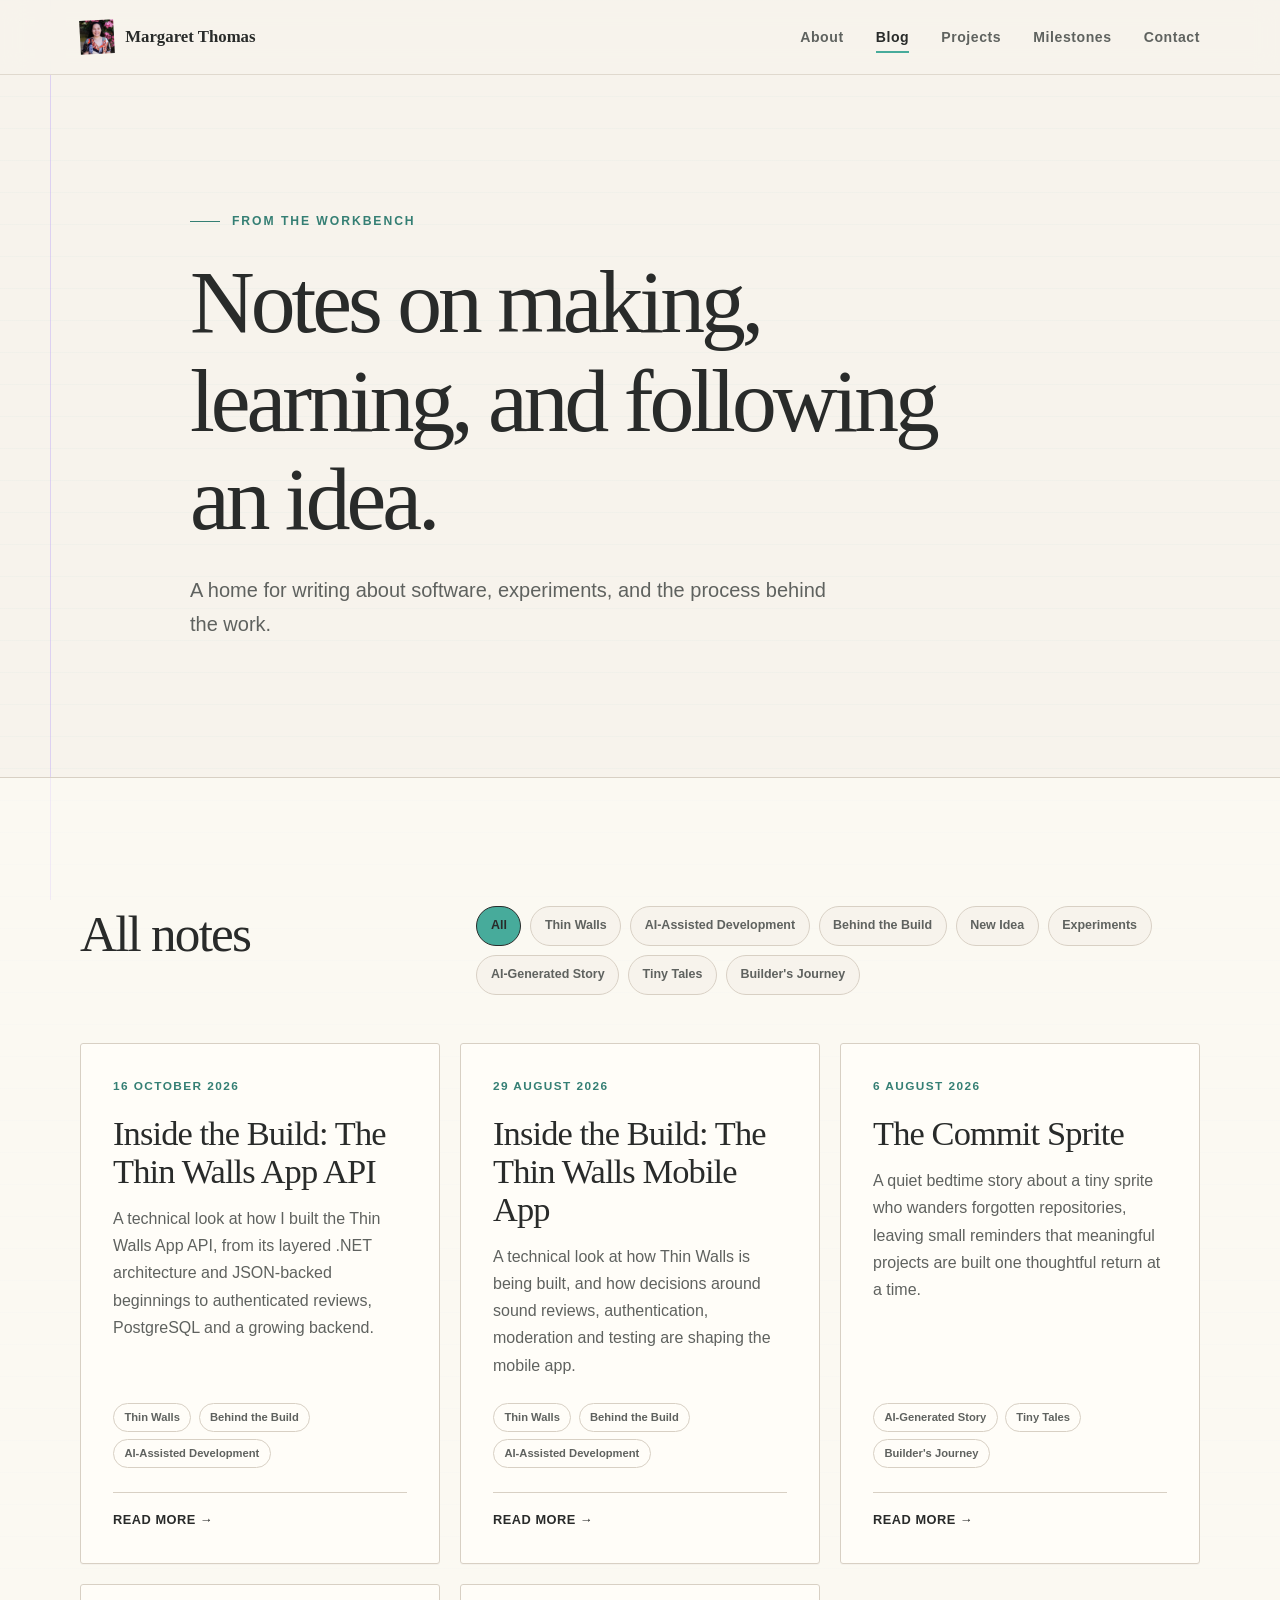
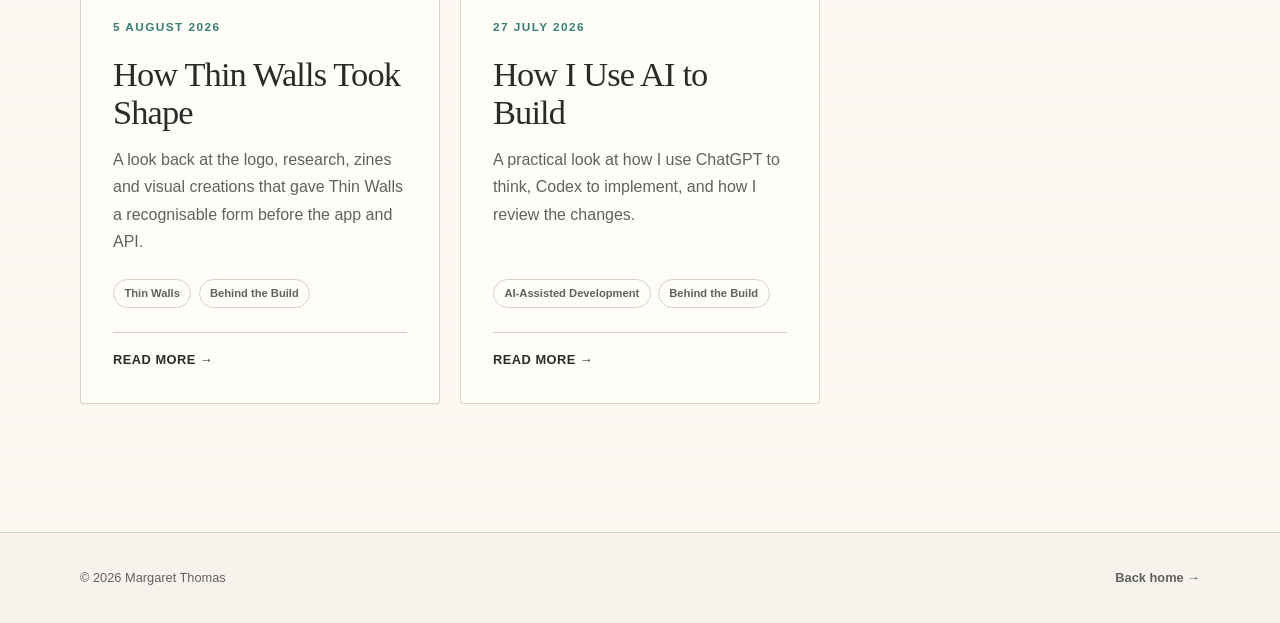
==== commit 64de63fc: "New blog page created 3 diagrams included in this blog. Needed some text changes" ====
--- a/blog/index.html
+++ b/blog/index.html
@@ -161,6 +161,30 @@
           </div>
 
           <div class="blog-grid" data-blog-grid>
+            <article
+              class="blog-card"
+              data-tags="Thin Walls|Behind the Build|AI-Assisted Development"
+            >
+              <time datetime="2026-10-16">16 October 2026</time>
+              <h3>Inside the Build: The Thin Walls App API</h3>
+              <p>
+                A technical look at how I built the Thin Walls App API, from
+                its layered .NET architecture and JSON-backed beginnings to
+                authenticated reviews, PostgreSQL and a growing backend.
+              </p>
+              <ul class="tag-list" aria-label="Tags">
+                <li>Thin Walls</li>
+                <li>Behind the Build</li>
+                <li>AI-Assisted Development</li>
+              </ul>
+              <a
+                class="blog-card-link"
+                href="posts/technical-dive-thin-walls-app-api.html"
+              >
+                Read more <span aria-hidden="true">→</span>
+              </a>
+            </article>
+
             <article
               class="blog-card"
               data-tags="Thin Walls|Behind the Build|AI-Assisted Development"
--- a/styles.css
+++ b/styles.css
@@ -871,6 +871,7 @@
 }
 
 .blog-card {
+  position: relative;
   display: flex;
   min-height: 360px;
   padding: clamp(1.4rem, 3vw, 2rem);
@@ -885,7 +886,8 @@
     box-shadow 180ms ease;
 }
 
-.blog-card:hover {
+.blog-card:hover,
+.blog-card:focus-within {
   transform: translateY(-4px);
   border-color: #bdb3a6;
   box-shadow: var(--shadow);
@@ -927,6 +929,21 @@
   letter-spacing: 0.04em;
   text-decoration: none;
   text-transform: uppercase;
+}
+
+.blog-card-link::after {
+  position: absolute;
+  inset: 0;
+  content: "";
+}
+
+.blog-card-link:focus-visible {
+  outline: none;
+}
+
+.blog-card-link:focus-visible::after {
+  outline: 3px solid var(--purple);
+  outline-offset: 4px;
 }
 
 .blog-empty {
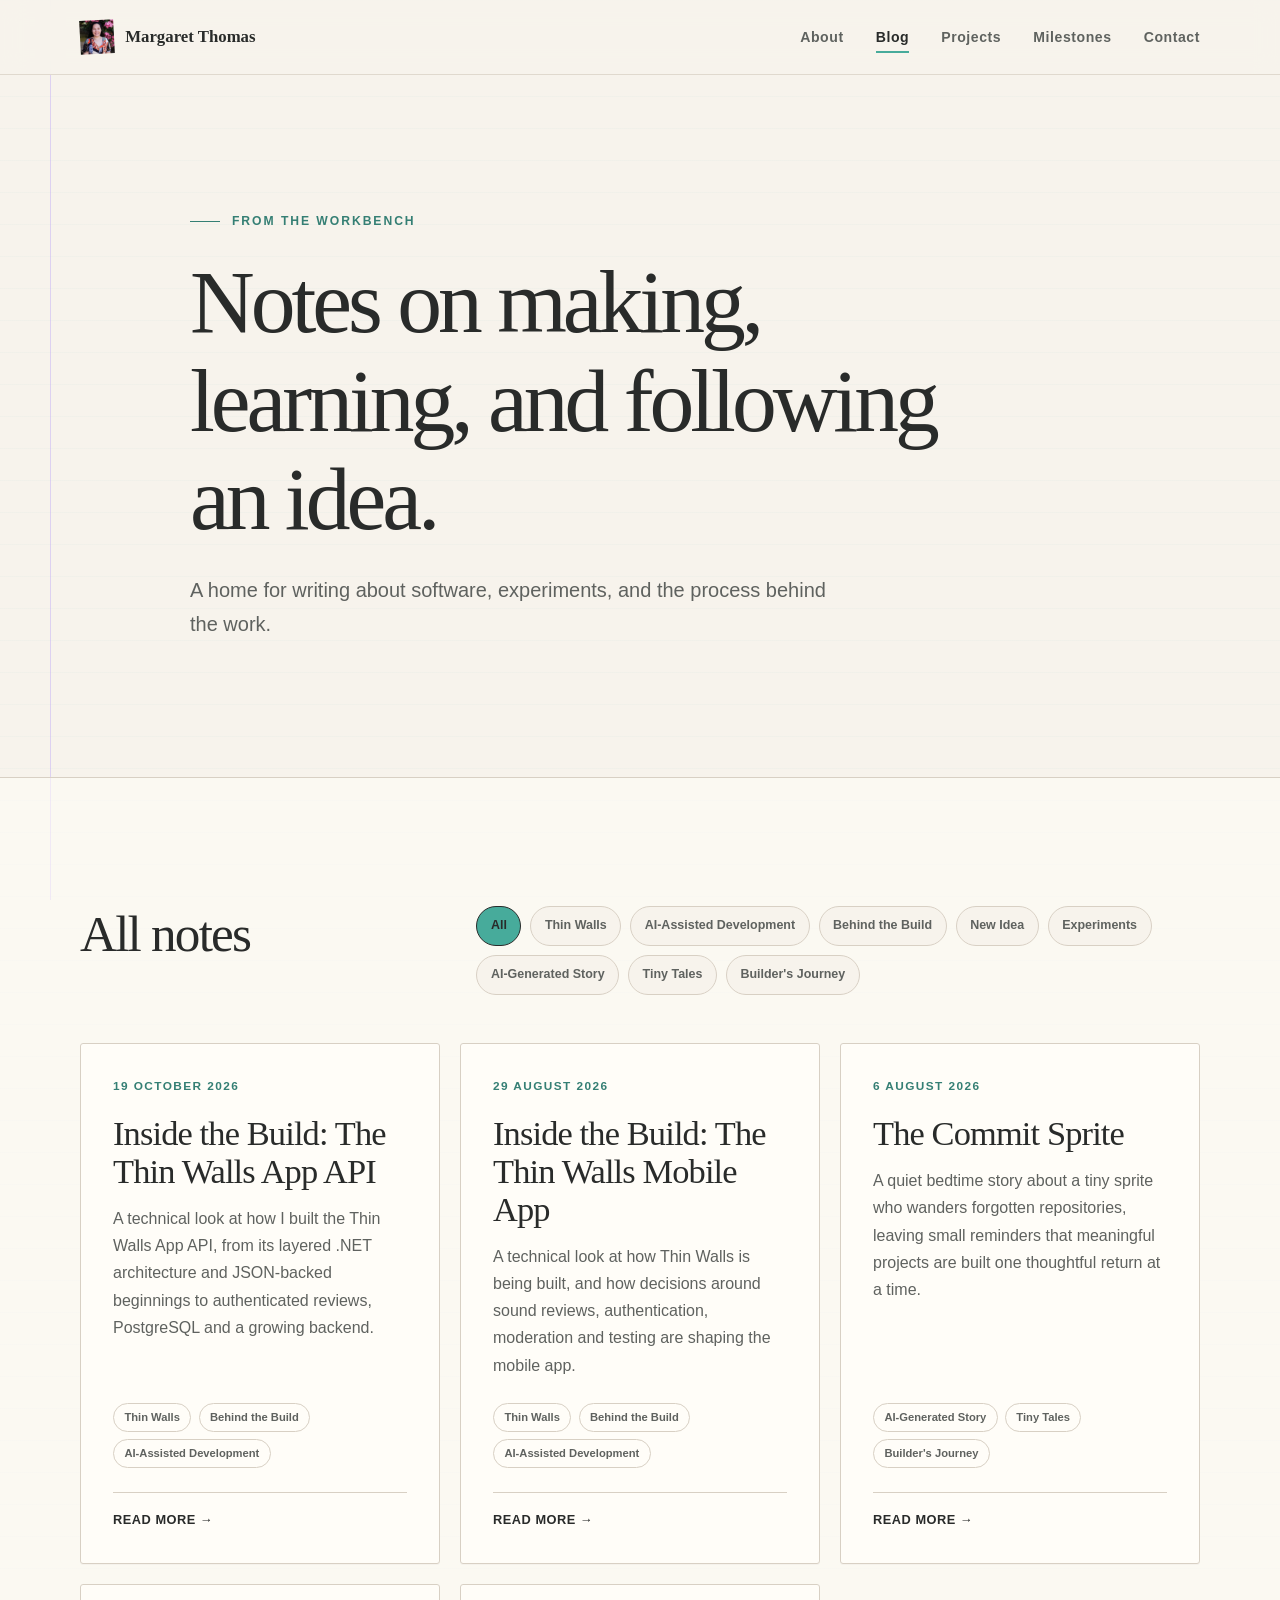
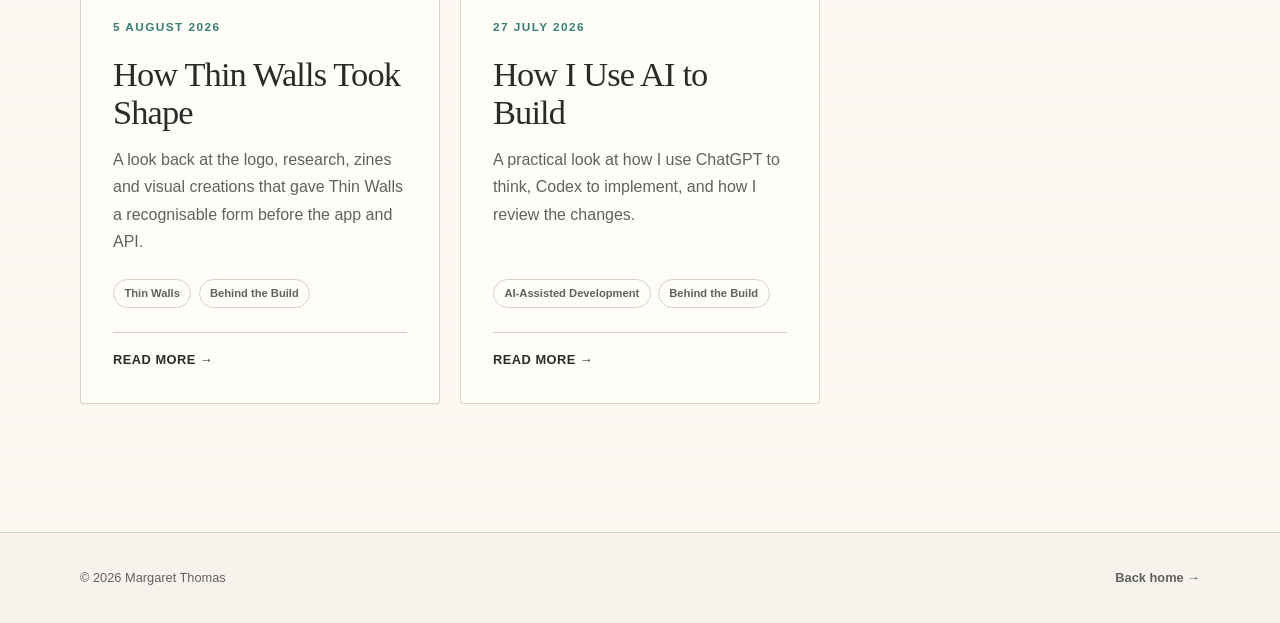
==== commit 8fe76cd8: "Updated the Thin Walls App API post’s publication date to 19 October 2026: - Renamed the Markdown so" ====
--- a/blog/index.html
+++ b/blog/index.html
@@ -165,7 +165,7 @@
               class="blog-card"
               data-tags="Thin Walls|Behind the Build|AI-Assisted Development"
             >
-              <time datetime="2026-10-16">16 October 2026</time>
+              <time datetime="2026-10-19">19 October 2026</time>
               <h3>Inside the Build: The Thin Walls App API</h3>
               <p>
                 A technical look at how I built the Thin Walls App API, from
